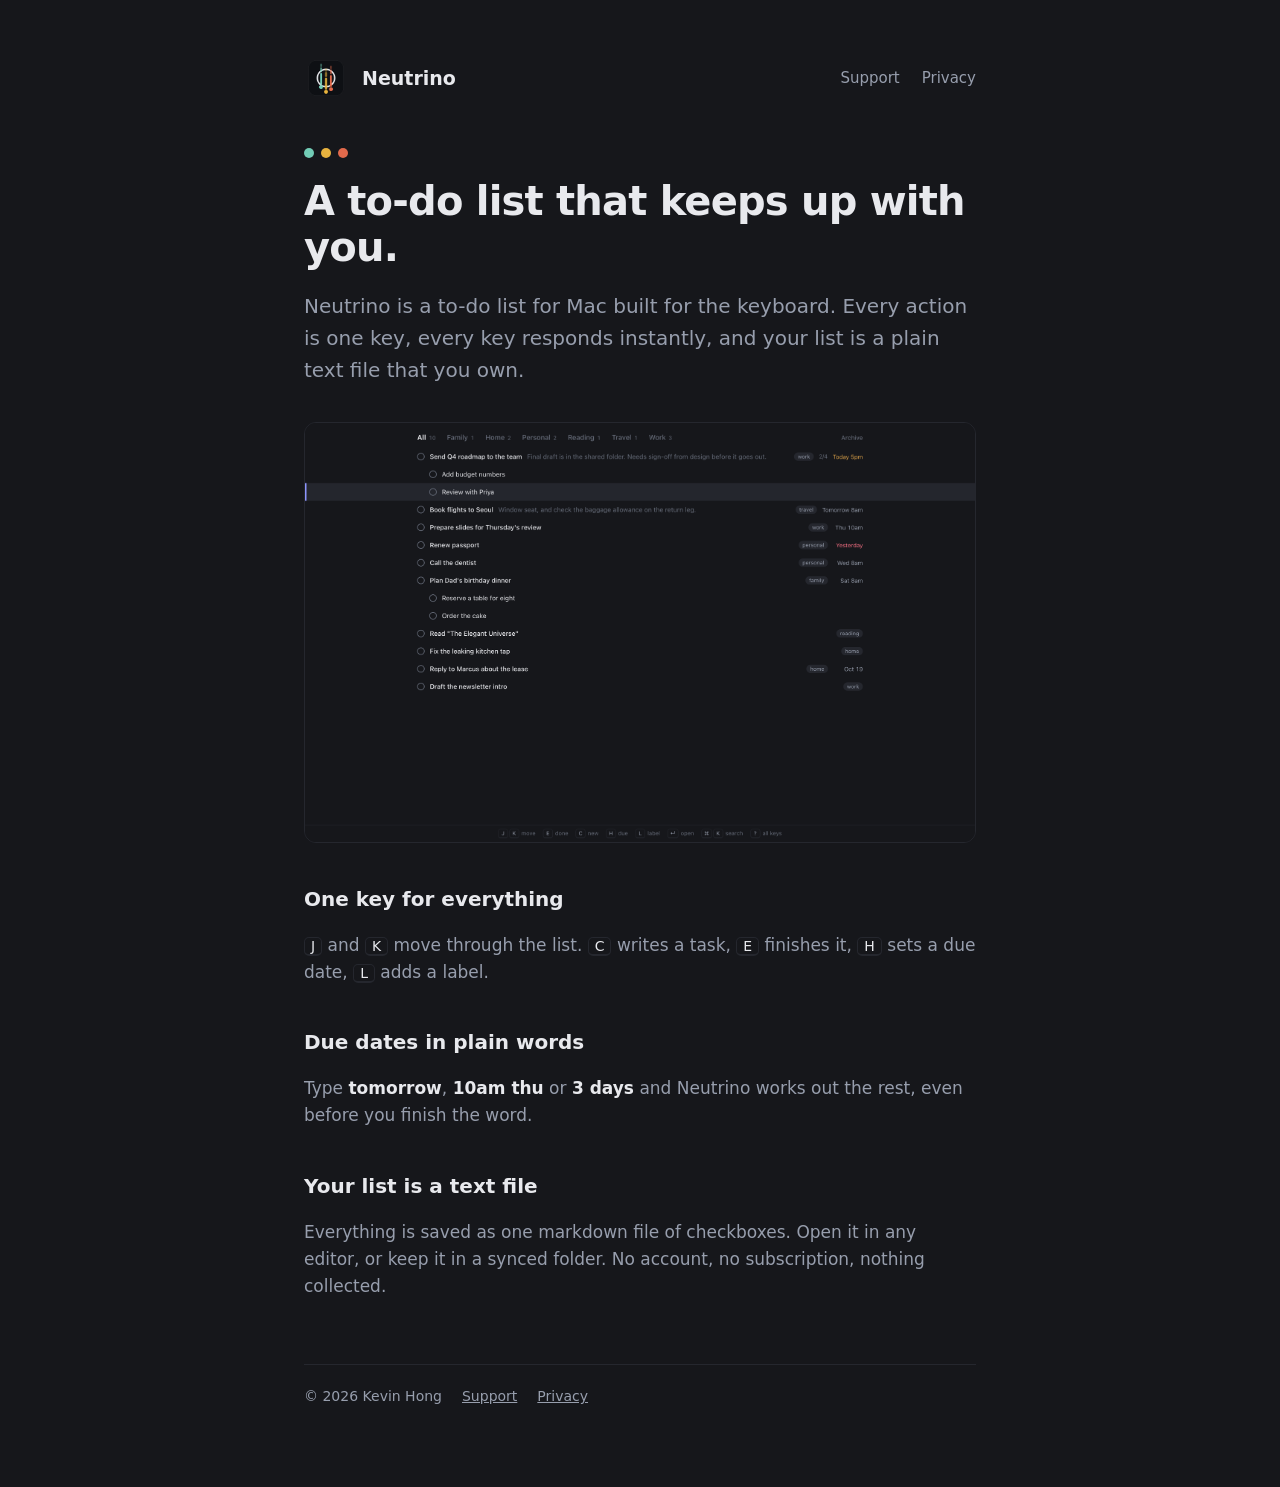
==== index.html @ 965ddbda "Neutrino website: home, support and privacy pages Co-Authored-By: Claude Opus 5.5 <noreply@anthropic" ====
<!doctype html>
<html lang="en">
<head>
<meta charset="utf-8">
<meta name="viewport" content="width=device-width, initial-scale=1">
<title>Neutrino: a keyboard-first to-do list for Mac</title>
<meta name="description" content="A to-do list for Mac where every action is one key, saved as a plain text file you own.">
<link rel="icon" href="/icon.png">
<link rel="stylesheet" href="/style.css">
</head>
<body>
<main>
<header><img src="/icon.png" alt=""><a href="/">Neutrino</a><nav><a href="/support/">Support</a><a href="/privacy/">Privacy</a></nav></header>
<div class="dots"><i style="background:var(--mint)"></i><i style="background:var(--yellow)"></i><i style="background:var(--red)"></i></div>
<h1>A to-do list that keeps up with you.</h1>
<p class="lead">Neutrino is a to-do list for Mac built for the keyboard. Every action is one key, every key responds instantly, and your list is a plain text file that you own.</p>
<img class="shot" src="/screenshot.png" alt="Neutrino's main list, showing tasks with labels and due dates">
<h2>One key for everything</h2>
<p><kbd>J</kbd> and <kbd>K</kbd> move through the list. <kbd>C</kbd> writes a task, <kbd>E</kbd> finishes it, <kbd>H</kbd> sets a due date, <kbd>L</kbd> adds a label.</p>
<h2>Due dates in plain words</h2>
<p>Type <b>tomorrow</b>, <b>10am thu</b> or <b>3 days</b> and Neutrino works out the rest, even before you finish the word.</p>
<h2>Your list is a text file</h2>
<p>Everything is saved as one markdown file of checkboxes. Open it in any editor, or keep it in a synced folder. No account, no subscription, nothing collected.</p>
<footer><span>© 2026 Kevin Hong</span><a href="/support/">Support</a><a href="/privacy/">Privacy</a></footer>
</main>
</body>
</html>
---- style.css ----
:root { --bg: #16171b; --fg: #e8e9ed; --dim: #979ead; --line: #25272e; --mint: #72ccb6; --yellow: #e8b33f; --red: #e26a4c; }
* { box-sizing: border-box; }
body { margin: 0; background: var(--bg); color: var(--fg); font: 17px/1.6 -apple-system, BlinkMacSystemFont, "Segoe UI", Inter, system-ui, sans-serif; -webkit-font-smoothing: antialiased; }
main { max-width: 720px; margin: 0 auto; padding: 56px 24px 80px; }
header { display: flex; align-items: center; gap: 14px; margin-bottom: 48px; }
header img { width: 44px; height: 44px; }
header a { color: var(--fg); text-decoration: none; font-weight: 650; font-size: 19px; }
header nav { margin-left: auto; display: flex; gap: 22px; }
header nav a { font-weight: 400; font-size: 15px; color: var(--dim); }
h1 { font-size: 40px; line-height: 1.15; letter-spacing: -.02em; margin: 0 0 16px; }
h2 { font-size: 20px; margin: 40px 0 8px; }
p, li { color: var(--dim); }
p b, li b { color: var(--fg); font-weight: 600; }
a { color: var(--mint); }
.lead { font-size: 20px; }
.shot { width: 100%; border-radius: 12px; border: 1px solid var(--line); margin: 36px 0 8px; display: block; }
kbd { font: inherit; font-size: 14px; color: var(--fg); border: 1px solid var(--line); border-bottom-width: 2px; border-radius: 5px; padding: 0 6px; }
table { border-collapse: collapse; width: 100%; margin-top: 8px; }
td { padding: 7px 0; border-bottom: 1px solid var(--line); color: var(--dim); vertical-align: top; }
td:first-child { width: 150px; white-space: nowrap; }
footer { margin-top: 64px; padding-top: 20px; border-top: 1px solid var(--line); font-size: 14px; color: var(--dim); display: flex; gap: 20px; }
footer a { color: var(--dim); }
.dots { display: flex; gap: 7px; margin-bottom: 20px; }
.dots i { width: 10px; height: 10px; border-radius: 50%; }
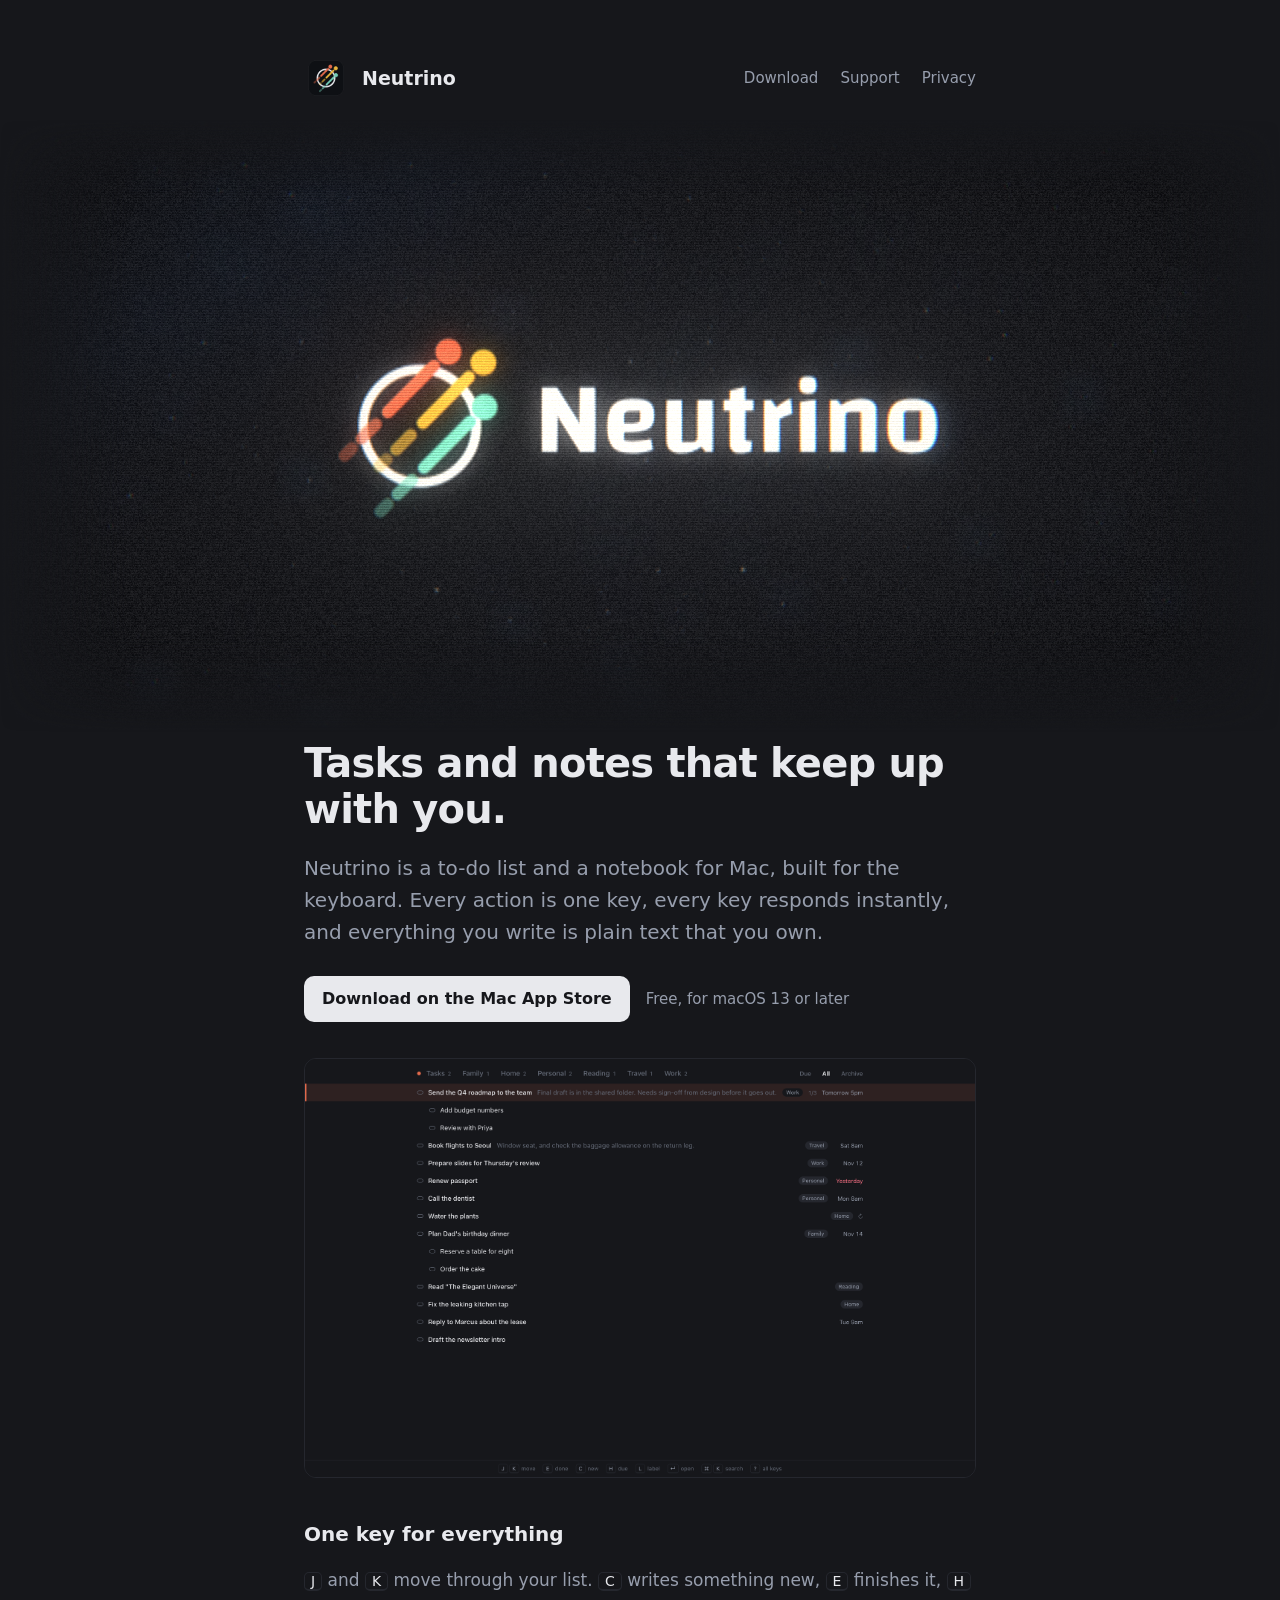
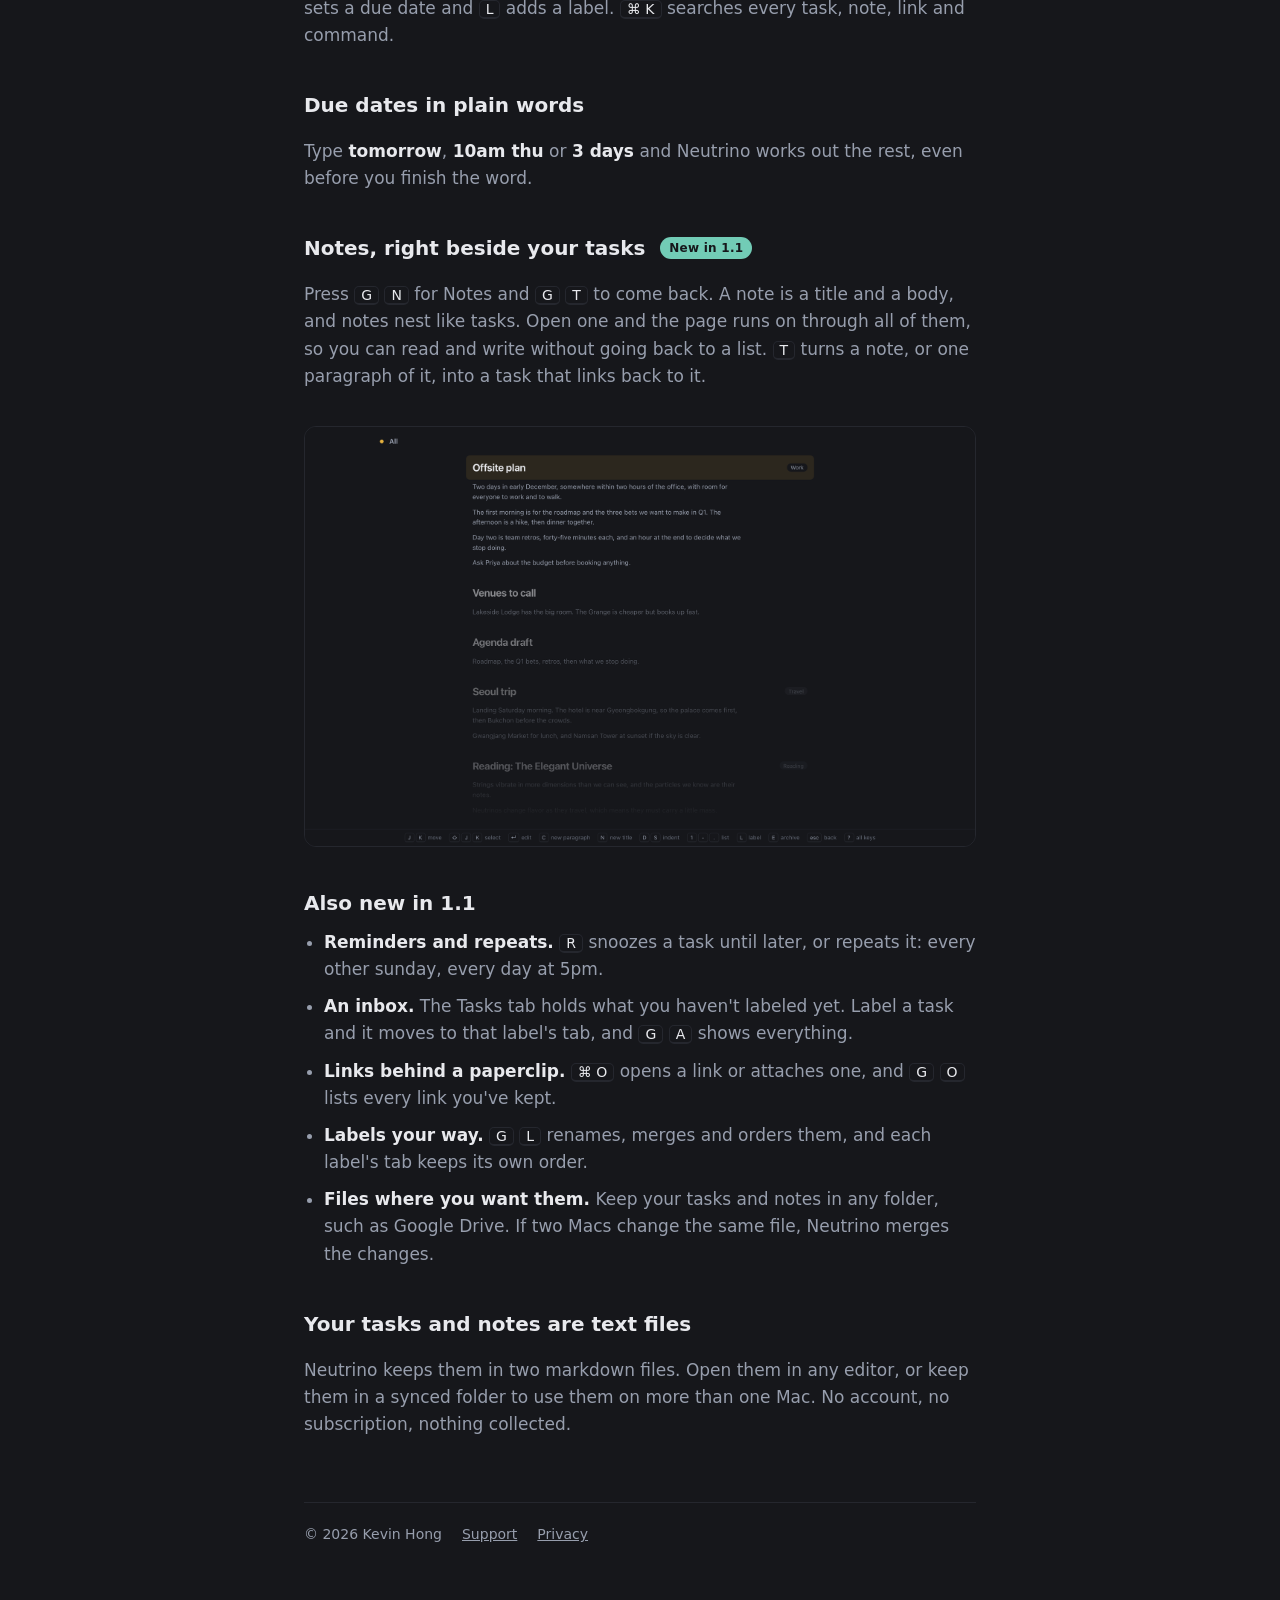
==== commit d0cd00e7: "Neutrino 1.1: notes, the film, and the App Store link The home page opens on the brand film, played " ====
--- a/index.html
+++ b/index.html
@@ -3,25 +3,55 @@
 <head>
 <meta charset="utf-8">
 <meta name="viewport" content="width=device-width, initial-scale=1">
-<title>Neutrino: a keyboard-first to-do list for Mac</title>
-<meta name="description" content="A to-do list for Mac where every action is one key, saved as a plain text file you own.">
-<link rel="icon" href="/icon.png">
-<link rel="stylesheet" href="/style.css">
+<title>Neutrino: keyboard-first tasks and notes for Mac</title>
+<meta name="description" content="Tasks and notes for Mac where every action is one key, saved as plain text files that you own.">
+<meta property="og:title" content="Neutrino: keyboard-first tasks and notes for Mac">
+<meta property="og:description" content="Tasks and notes for Mac where every action is one key, saved as plain text files that you own.">
+<meta property="og:image" content="https://neutrinoapp.io/motion/poster.jpg">
+<meta name="twitter:card" content="summary_large_image">
+<link rel="icon" href="icon.png">
+<link rel="stylesheet" href="style.css">
 </head>
 <body>
 <main>
-<header><img src="/icon.png" alt=""><a href="/">Neutrino</a><nav><a href="/support/">Support</a><a href="/privacy/">Privacy</a></nav></header>
-<div class="dots"><i style="background:var(--mint)"></i><i style="background:var(--yellow)"></i><i style="background:var(--red)"></i></div>
-<h1>A to-do list that keeps up with you.</h1>
-<p class="lead">Neutrino is a to-do list for Mac built for the keyboard. Every action is one key, every key responds instantly, and your list is a plain text file that you own.</p>
-<img class="shot" src="/screenshot.png" alt="Neutrino's main list, showing tasks with labels and due dates">
+<header><img src="icon.png" alt=""><a href="./">Neutrino</a><nav><a class="download" href="https://apps.apple.com/us/app/neutrino-tasks/id6822080359?mt=12">Download</a><a href="support/">Support</a><a href="privacy/">Privacy</a></nav></header>
+<div class="stage">
+<canvas id="film" role="img" aria-label="Three neutrinos fly through space, trading colors as they pass through each other, and land as the Neutrino logo"></canvas>
+<noscript><img src="motion/poster.jpg" alt="The Neutrino logo"></noscript>
+<button class="again" id="again" hidden>Play again</button>
+</div>
+<h1>Tasks and notes that keep up with you.</h1>
+<p class="lead">Neutrino is a to-do list and a notebook for Mac, built for the keyboard. Every action is one key, every key responds instantly, and everything you write is plain text that you own.</p>
+<p class="get"><a class="button" href="https://apps.apple.com/us/app/neutrino-tasks/id6822080359?mt=12">Download on the Mac App Store</a><span>Free, for macOS 13 or later</span></p>
+<img class="shot" src="shots/tasks.png" alt="Neutrino's task list, with a tab for each label along the top and due dates on the right">
 <h2>One key for everything</h2>
-<p><kbd>J</kbd> and <kbd>K</kbd> move through the list. <kbd>C</kbd> writes a task, <kbd>E</kbd> finishes it, <kbd>H</kbd> sets a due date, <kbd>L</kbd> adds a label.</p>
+<p><kbd>J</kbd> and <kbd>K</kbd> move through your list. <kbd>C</kbd> writes something new, <kbd>E</kbd> finishes it, <kbd>H</kbd> sets a due date and <kbd>L</kbd> adds a label. <kbd>⌘ K</kbd> searches every task, note, link and command.</p>
 <h2>Due dates in plain words</h2>
 <p>Type <b>tomorrow</b>, <b>10am thu</b> or <b>3 days</b> and Neutrino works out the rest, even before you finish the word.</p>
-<h2>Your list is a text file</h2>
-<p>Everything is saved as one markdown file of checkboxes. Open it in any editor, or keep it in a synced folder. No account, no subscription, nothing collected.</p>
-<footer><span>© 2026 Kevin Hong</span><a href="/support/">Support</a><a href="/privacy/">Privacy</a></footer>
+<h2>Notes, right beside your tasks <span class="new">New in 1.1</span></h2>
+<p>Press <kbd>G</kbd> <kbd>N</kbd> for Notes and <kbd>G</kbd> <kbd>T</kbd> to come back. A note is a title and a body, and notes nest like tasks. Open one and the page runs on through all of them, so you can read and write without going back to a list. <kbd>T</kbd> turns a note, or one paragraph of it, into a task that links back to it.</p>
+<img class="shot" src="shots/notes.png" alt="A note open in Neutrino, running on into the notes below it">
+<h2>Also new in 1.1</h2>
+<ul>
+<li><b>Reminders and repeats.</b> <kbd>R</kbd> snoozes a task until later, or repeats it: every other sunday, every day at 5pm.</li>
+<li><b>An inbox.</b> The Tasks tab holds what you haven't labeled yet. Label a task and it moves to that label's tab, and <kbd>G</kbd> <kbd>A</kbd> shows everything.</li>
+<li><b>Links behind a paperclip.</b> <kbd>⌘ O</kbd> opens a link or attaches one, and <kbd>G</kbd> <kbd>O</kbd> lists every link you've kept.</li>
+<li><b>Labels your way.</b> <kbd>G</kbd> <kbd>L</kbd> renames, merges and orders them, and each label's tab keeps its own order.</li>
+<li><b>Files where you want them.</b> Keep your tasks and notes in any folder, such as Google Drive. If two Macs change the same file, Neutrino merges the changes.</li>
+</ul>
+<h2>Your tasks and notes are text files</h2>
+<p>Neutrino keeps them in two markdown files. Open them in any editor, or keep them in a synced folder to use them on more than one Mac. No account, no subscription, nothing collected.</p>
+<footer><span>© 2026 Kevin Hong</span><a href="support/">Support</a><a href="privacy/">Privacy</a></footer>
 </main>
+<script src="motion/neutrino-motion.js"></script>
+<script>
+// The film plays once, on the page's own background, and ends on the logo. Anyone who asked
+// for less motion gets the logo straight away.
+(() => {
+  const again = document.getElementById('again'), calm = matchMedia('(prefers-reduced-motion: reduce)').matches;
+  const film = NeutrinoMotion.mount(document.getElementById('film'), { theme: 'dark', onend: () => { again.hidden = calm; } });
+  again.addEventListener('click', () => { again.hidden = true; film.play(); });
+})();
+</script>
 </body>
 </html>
--- a/style.css
+++ b/style.css
@@ -1,11 +1,11 @@
 :root { --bg: #16171b; --fg: #e8e9ed; --dim: #979ead; --line: #25272e; --mint: #72ccb6; --yellow: #e8b33f; --red: #e26a4c; }
 * { box-sizing: border-box; }
-body { margin: 0; background: var(--bg); color: var(--fg); font: 17px/1.6 -apple-system, BlinkMacSystemFont, "Segoe UI", Inter, system-ui, sans-serif; -webkit-font-smoothing: antialiased; }
+body { margin: 0; overflow-x: clip; background: var(--bg); color: var(--fg); font: 17px/1.6 -apple-system, BlinkMacSystemFont, "Segoe UI", Inter, system-ui, sans-serif; -webkit-font-smoothing: antialiased; }
 main { max-width: 720px; margin: 0 auto; padding: 56px 24px 80px; }
 header { display: flex; align-items: center; gap: 14px; margin-bottom: 48px; }
 header img { width: 44px; height: 44px; }
 header a { color: var(--fg); text-decoration: none; font-weight: 650; font-size: 19px; }
-header nav { margin-left: auto; display: flex; gap: 22px; }
+header nav { margin-left: auto; display: flex; gap: 22px; flex-wrap: wrap; justify-content: flex-end; }
 header nav a { font-weight: 400; font-size: 15px; color: var(--dim); }
 h1 { font-size: 40px; line-height: 1.15; letter-spacing: -.02em; margin: 0 0 16px; }
 h2 { font-size: 20px; margin: 40px 0 8px; }
@@ -22,3 +22,20 @@
 footer a { color: var(--dim); }
 .dots { display: flex; gap: 7px; margin-bottom: 20px; }
 .dots i { width: 10px; height: 10px; border-radius: 50%; }
+ul { padding-left: 20px; margin: 8px 0 0; }
+li { margin: 10px 0; }
+/* The film runs the width of the window and fades into the page at its edges. */
+.stage { position: relative; width: 100vw; margin: -28px calc(50% - 50vw) 8px; }
+.stage canvas, .stage img { display: block; width: 100%; height: min(56.25vw, 68vh); object-fit: cover;
+  -webkit-mask-image: linear-gradient(to bottom, transparent, #000 12%, #000 84%, transparent), linear-gradient(to right, transparent, #000 10%, #000 90%, transparent);
+  -webkit-mask-composite: source-in; mask-image: linear-gradient(to bottom, transparent, #000 12%, #000 84%, transparent), linear-gradient(to right, transparent, #000 10%, #000 90%, transparent);
+  mask-composite: intersect; }
+.again { position: absolute; left: 50%; bottom: 6%; transform: translateX(-50%); font: inherit; font-size: 14px; color: var(--dim); background: none;
+  border: 1px solid var(--line); border-radius: 999px; padding: 4px 14px; cursor: pointer; }
+.again:hover { color: var(--fg); border-color: var(--dim); }
+.get { display: flex; align-items: center; gap: 16px; flex-wrap: wrap; margin: 28px 0 0; }
+.get span { font-size: 15px; }
+.button { display: inline-block; background: var(--fg); color: var(--bg); font-weight: 600; font-size: 16px; padding: 10px 18px; border-radius: 10px; text-decoration: none; }
+.button:hover { background: #fff; }
+.new { display: inline-block; font-size: 12px; font-weight: 650; line-height: 1; color: var(--bg); background: var(--mint); border-radius: 999px; padding: 5px 9px; margin-left: 8px; vertical-align: 3px; letter-spacing: .02em; }
+@media (max-width: 560px) { h1 { font-size: 32px; } main { padding-top: 32px; } header { margin-bottom: 32px; } header nav .download { display: none; } }
